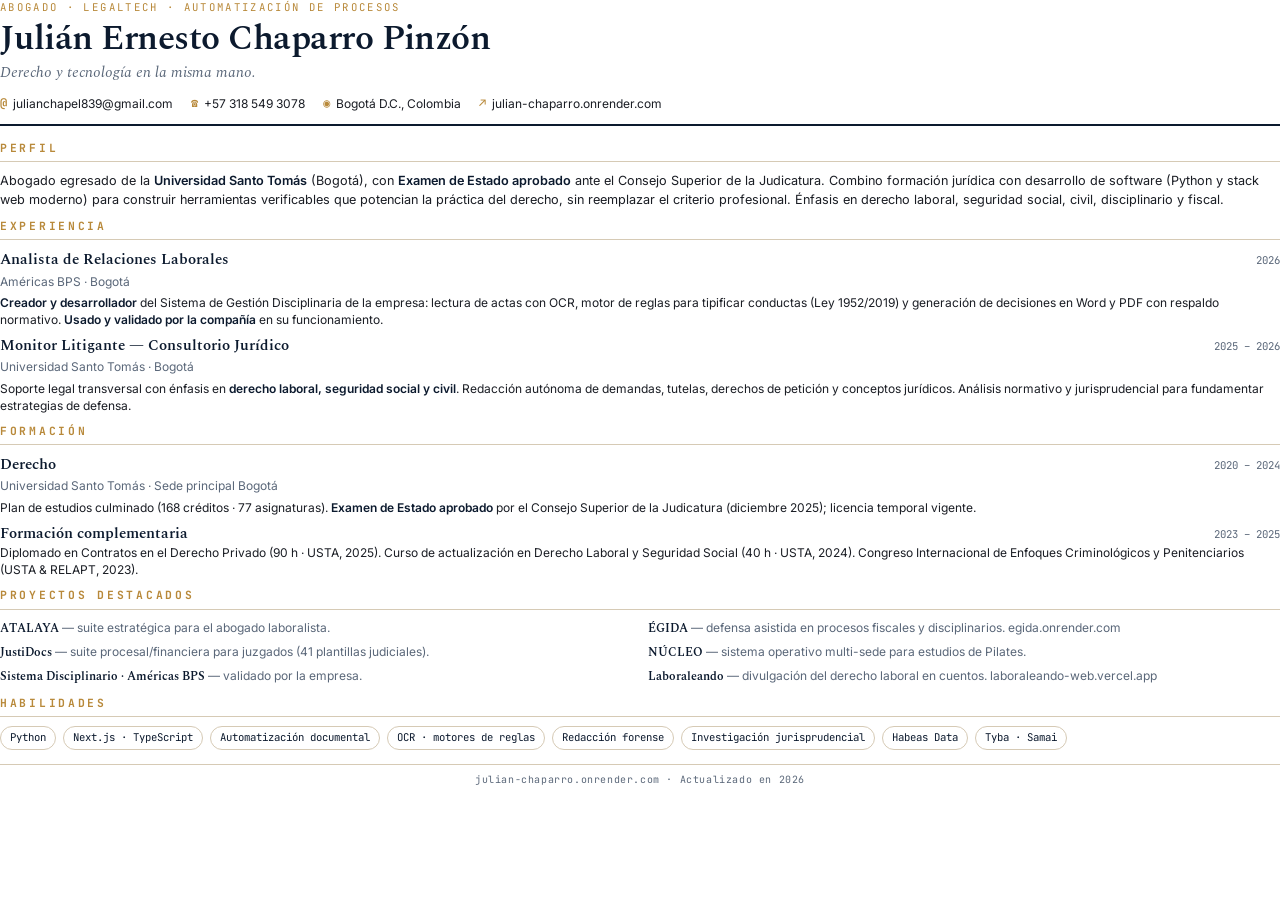
==== cv.html @ 52dda775 "Añade botón "Descargar CV" + CV PDF profesional de una página CV brand-consistent generado desde cv." ====
<!DOCTYPE html>
<html lang="es-CO">
<head>
  <meta charset="UTF-8" />
  <title>CV — Julián Ernesto Chaparro Pinzón</title>
  <link rel="preconnect" href="https://fonts.googleapis.com" />
  <link rel="preconnect" href="https://fonts.gstatic.com" crossorigin />
  <link href="https://fonts.googleapis.com/css2?family=Spectral:wght@400;500;600;700&family=Inter:wght@300;400;500;600;700&family=JetBrains+Mono:wght@400;500&display=swap" rel="stylesheet" />
  <style>
    :root {
      --navy: #0c1a2e;
      --navy-2: #1a2942;
      --gold: #b8893a;
      --gold-2: #c9a24b;
      --cream: #f7f3ec;
      --ink: #1a1d24;
      --muted: #5a6779;
      --rule: #d6cab5;
    }
    @page { size: Letter; margin: 0.4in 0.55in; }
    * { box-sizing: border-box; margin: 0; padding: 0; }
    html, body {
      background: #fff;
      color: var(--ink);
      font-family: "Inter", -apple-system, "Segoe UI", sans-serif;
      font-size: 10pt;
      line-height: 1.45;
      -webkit-print-color-adjust: exact;
      print-color-adjust: exact;
    }
    .cv { padding: 0; }

    /* Header */
    .head { border-bottom: 2px solid var(--navy); padding-bottom: 11px; margin-bottom: 14px; }
    .eyebrow {
      font-family: "JetBrains Mono", monospace;
      font-size: 8pt;
      letter-spacing: 0.22em;
      text-transform: uppercase;
      color: var(--gold);
    }
    .name {
      font-family: "Spectral", Georgia, serif;
      font-size: 26pt;
      font-weight: 600;
      color: var(--navy);
      letter-spacing: -0.015em;
      line-height: 1.05;
      margin: 6px 0 4px;
    }
    .tagline {
      font-family: "Spectral", Georgia, serif;
      font-style: italic;
      font-size: 11pt;
      color: var(--muted);
    }
    .contact {
      display: flex;
      flex-wrap: wrap;
      gap: 8px 18px;
      margin-top: 12px;
      font-size: 9pt;
      color: var(--ink);
    }
    .contact span { display: inline-flex; align-items: center; gap: 6px; }
    .contact .mark { color: var(--gold); font-weight: 700; font-family: "JetBrains Mono", monospace; }

    /* Sections */
    .section { margin-bottom: 9px; }
    .section__title {
      font-family: "JetBrains Mono", monospace;
      font-size: 8.5pt;
      letter-spacing: 0.24em;
      text-transform: uppercase;
      color: var(--gold);
      margin-bottom: 9px;
      padding-bottom: 5px;
      border-bottom: 1px solid var(--rule);
    }

    .profile { font-size: 9.5pt; line-height: 1.5; }
    .profile strong { color: var(--navy); font-weight: 600; }

    /* Entries */
    .entry { margin-bottom: 7px; }
    .entry__head {
      display: flex;
      justify-content: space-between;
      align-items: baseline;
      gap: 12px;
    }
    .entry__role {
      font-family: "Spectral", Georgia, serif;
      font-size: 11pt;
      font-weight: 600;
      color: var(--navy);
    }
    .entry__date {
      font-family: "JetBrains Mono", monospace;
      font-size: 8pt;
      color: var(--muted);
      white-space: nowrap;
    }
    .entry__org {
      font-size: 9pt;
      color: var(--muted);
      margin: 2px 0 4px;
    }
    .entry__desc { font-size: 9pt; line-height: 1.42; }
    .entry__desc strong { color: var(--navy); font-weight: 600; }

    /* Projects grid */
    .projects {
      display: grid;
      grid-template-columns: 1fr 1fr;
      gap: 6px 16px;
    }
    .proj { font-size: 9pt; line-height: 1.45; }
    .proj__name {
      font-family: "Spectral", Georgia, serif;
      font-weight: 600;
      color: var(--navy);
    }
    .proj__desc { color: var(--muted); }

    /* Skills */
    .skills { display: flex; flex-wrap: wrap; gap: 5px 7px; }
    .skill {
      font-family: "JetBrains Mono", monospace;
      font-size: 8pt;
      color: var(--navy);
      border: 1px solid var(--rule);
      padding: 3px 9px;
      border-radius: 999px;
    }

    /* Footer */
    .foot {
      margin-top: 14px;
      padding-top: 8px;
      border-top: 1px solid var(--rule);
      font-size: 7.5pt;
      color: var(--muted);
      font-family: "JetBrains Mono", monospace;
      letter-spacing: 0.06em;
      text-align: center;
    }
  </style>
</head>
<body>
  <div class="cv">
    <header class="head">
      <p class="eyebrow">Abogado · Legaltech · Automatización de procesos</p>
      <h1 class="name">Julián Ernesto Chaparro Pinzón</h1>
      <p class="tagline">Derecho y tecnología en la misma mano.</p>
      <div class="contact">
        <span><span class="mark">@</span> julianchapel839@gmail.com</span>
        <span><span class="mark">☎</span> +57 318 549 3078</span>
        <span><span class="mark">◉</span> Bogotá D.C., Colombia</span>
        <span><span class="mark">↗</span> julian-chaparro.onrender.com</span>
      </div>
    </header>

    <section class="section">
      <h2 class="section__title">Perfil</h2>
      <p class="profile">
        Abogado egresado de la <strong>Universidad Santo Tomás</strong> (Bogotá), con <strong>Examen de Estado aprobado</strong> ante el Consejo Superior de la Judicatura. Combino formación jurídica con desarrollo de software (Python y stack web moderno) para construir herramientas verificables que potencian la práctica del derecho, sin reemplazar el criterio profesional. Énfasis en derecho laboral, seguridad social, civil, disciplinario y fiscal.
      </p>
    </section>

    <section class="section">
      <h2 class="section__title">Experiencia</h2>

      <div class="entry">
        <div class="entry__head">
          <span class="entry__role">Analista de Relaciones Laborales</span>
          <span class="entry__date">2026</span>
        </div>
        <p class="entry__org">Américas BPS · Bogotá</p>
        <p class="entry__desc">
          <strong>Creador y desarrollador</strong> del Sistema de Gestión Disciplinaria de la empresa: lectura de actas con OCR, motor de reglas para tipificar conductas (Ley 1952/2019) y generación de decisiones en Word y PDF con respaldo normativo. <strong>Usado y validado por la compañía</strong> en su funcionamiento.
        </p>
      </div>

      <div class="entry">
        <div class="entry__head">
          <span class="entry__role">Monitor Litigante — Consultorio Jurídico</span>
          <span class="entry__date">2025 – 2026</span>
        </div>
        <p class="entry__org">Universidad Santo Tomás · Bogotá</p>
        <p class="entry__desc">
          Soporte legal transversal con énfasis en <strong>derecho laboral, seguridad social y civil</strong>. Redacción autónoma de demandas, tutelas, derechos de petición y conceptos jurídicos. Análisis normativo y jurisprudencial para fundamentar estrategias de defensa.
        </p>
      </div>
    </section>

    <section class="section">
      <h2 class="section__title">Formación</h2>

      <div class="entry">
        <div class="entry__head">
          <span class="entry__role">Derecho</span>
          <span class="entry__date">2020 – 2024</span>
        </div>
        <p class="entry__org">Universidad Santo Tomás · Sede principal Bogotá</p>
        <p class="entry__desc">
          Plan de estudios culminado (168 créditos · 77 asignaturas). <strong>Examen de Estado aprobado</strong> por el Consejo Superior de la Judicatura (diciembre 2025); licencia temporal vigente.
        </p>
      </div>

      <div class="entry">
        <div class="entry__head">
          <span class="entry__role">Formación complementaria</span>
          <span class="entry__date">2023 – 2025</span>
        </div>
        <p class="entry__desc">
          Diplomado en Contratos en el Derecho Privado (90 h · USTA, 2025). Curso de actualización en Derecho Laboral y Seguridad Social (40 h · USTA, 2024). Congreso Internacional de Enfoques Criminológicos y Penitenciarios (USTA &amp; RELAPT, 2023).
        </p>
      </div>
    </section>

    <section class="section">
      <h2 class="section__title">Proyectos destacados</h2>
      <div class="projects">
        <p class="proj"><span class="proj__name">ATALAYA</span> <span class="proj__desc">— suite estratégica para el abogado laboralista.</span></p>
        <p class="proj"><span class="proj__name">ÉGIDA</span> <span class="proj__desc">— defensa asistida en procesos fiscales y disciplinarios. egida.onrender.com</span></p>
        <p class="proj"><span class="proj__name">JustiDocs</span> <span class="proj__desc">— suite procesal/financiera para juzgados (41 plantillas judiciales).</span></p>
        <p class="proj"><span class="proj__name">NÚCLEO</span> <span class="proj__desc">— sistema operativo multi-sede para estudios de Pilates.</span></p>
        <p class="proj"><span class="proj__name">Sistema Disciplinario · Américas BPS</span> <span class="proj__desc">— validado por la empresa.</span></p>
        <p class="proj"><span class="proj__name">Laboraleando</span> <span class="proj__desc">— divulgación del derecho laboral en cuentos. laboraleando-web.vercel.app</span></p>
      </div>
    </section>

    <section class="section">
      <h2 class="section__title">Habilidades</h2>
      <div class="skills">
        <span class="skill">Python</span>
        <span class="skill">Next.js · TypeScript</span>
        <span class="skill">Automatización documental</span>
        <span class="skill">OCR · motores de reglas</span>
        <span class="skill">Redacción forense</span>
        <span class="skill">Investigación jurisprudencial</span>
        <span class="skill">Habeas Data</span>
        <span class="skill">Tyba · Samai</span>
      </div>
    </section>

    <footer class="foot">
      julian-chaparro.onrender.com  ·  Actualizado en 2026
    </footer>
  </div>
</body>
</html>
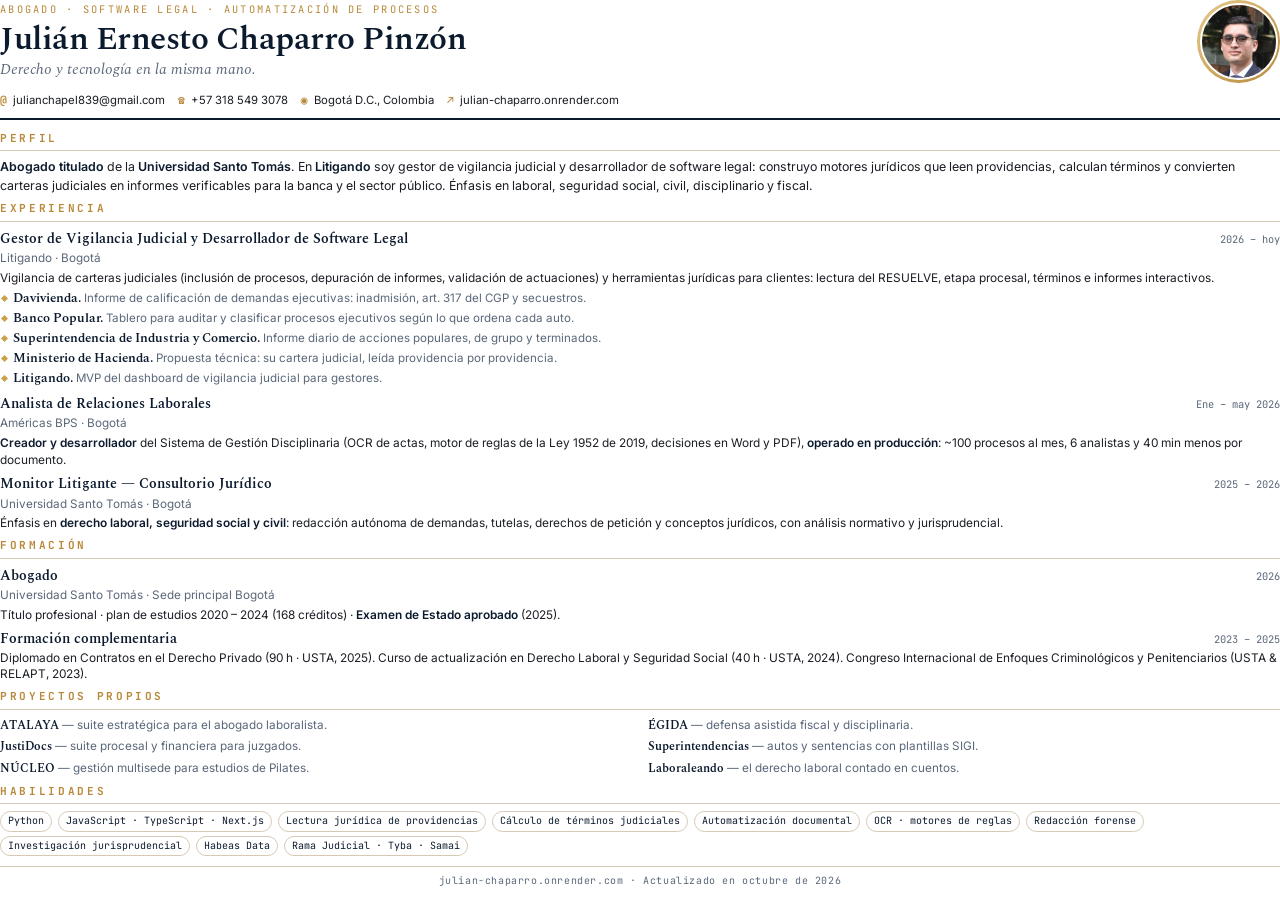
==== commit d1c36c46: "Rediseña el sitio: retrato, abogado titulado, Litigando y desarrollos para clientes - Portada con re" ====
--- a/cv.html
+++ b/cv.html
@@ -5,7 +5,7 @@
   <title>CV — Julián Ernesto Chaparro Pinzón</title>
   <link rel="preconnect" href="https://fonts.googleapis.com" />
   <link rel="preconnect" href="https://fonts.gstatic.com" crossorigin />
-  <link href="https://fonts.googleapis.com/css2?family=Spectral:wght@400;500;600;700&family=Inter:wght@300;400;500;600;700&family=JetBrains+Mono:wght@400;500&display=swap" rel="stylesheet" />
+  <link href="https://fonts.googleapis.com/css2?family=Spectral:ital,wght@0,400;0,500;0,600;0,700;1,400&family=Inter:wght@300;400;500;600;700&family=JetBrains+Mono:wght@400;500&display=swap" rel="stylesheet" />
   <style>
     :root {
       --navy: #0c1a2e;
@@ -17,36 +17,44 @@
       --muted: #5a6779;
       --rule: #d6cab5;
     }
-    @page { size: Letter; margin: 0.4in 0.55in; }
+    @page { size: Letter; margin: 0.38in 0.55in; }
     * { box-sizing: border-box; margin: 0; padding: 0; }
     html, body {
       background: #fff;
       color: var(--ink);
       font-family: "Inter", -apple-system, "Segoe UI", sans-serif;
-      font-size: 10pt;
-      line-height: 1.45;
+      font-size: 9.6pt;
+      line-height: 1.42;
       -webkit-print-color-adjust: exact;
       print-color-adjust: exact;
     }
     .cv { padding: 0; }
 
     /* Header */
-    .head { border-bottom: 2px solid var(--navy); padding-bottom: 11px; margin-bottom: 14px; }
+    .head {
+      display: grid;
+      grid-template-columns: 1fr auto;
+      column-gap: 18px;
+      align-items: center;
+      border-bottom: 2px solid var(--navy);
+      padding-bottom: 10px;
+      margin-bottom: 11px;
+    }
     .eyebrow {
       font-family: "JetBrains Mono", monospace;
-      font-size: 8pt;
+      font-size: 7.8pt;
       letter-spacing: 0.22em;
       text-transform: uppercase;
       color: var(--gold);
     }
     .name {
       font-family: "Spectral", Georgia, serif;
-      font-size: 26pt;
+      font-size: 25pt;
       font-weight: 600;
       color: var(--navy);
       letter-spacing: -0.015em;
       line-height: 1.05;
-      margin: 6px 0 4px;
+      margin: 5px 0 3px;
     }
     .tagline {
       font-family: "Spectral", Georgia, serif;
@@ -55,34 +63,43 @@
       color: var(--muted);
     }
     .contact {
+      grid-column: 1 / -1;
       display: flex;
       flex-wrap: wrap;
-      gap: 8px 18px;
-      margin-top: 12px;
-      font-size: 9pt;
+      gap: 6px 13px;
+      margin-top: 9px;
+      font-size: 8.5pt;
       color: var(--ink);
     }
     .contact span { display: inline-flex; align-items: center; gap: 6px; }
     .contact .mark { color: var(--gold); font-weight: 700; font-family: "JetBrains Mono", monospace; }
+    .photo {
+      width: 0.86in;
+      height: 0.86in;
+      border-radius: 50%;
+      padding: 2.5px;
+      background: linear-gradient(135deg, #e6cb8e, var(--gold));
+    }
+    .photo img { width: 100%; height: 100%; border-radius: 50%; object-fit: cover; border: 2px solid #fff; display: block; }
 
     /* Sections */
-    .section { margin-bottom: 9px; }
+    .section { margin-bottom: 6px; }
     .section__title {
       font-family: "JetBrains Mono", monospace;
-      font-size: 8.5pt;
+      font-size: 8.3pt;
       letter-spacing: 0.24em;
       text-transform: uppercase;
       color: var(--gold);
-      margin-bottom: 9px;
-      padding-bottom: 5px;
+      margin-bottom: 7px;
+      padding-bottom: 4px;
       border-bottom: 1px solid var(--rule);
     }
 
-    .profile { font-size: 9.5pt; line-height: 1.5; }
+    .profile { font-size: 9.3pt; line-height: 1.48; }
     .profile strong { color: var(--navy); font-weight: 600; }
 
     /* Entries */
-    .entry { margin-bottom: 7px; }
+    .entry { margin-bottom: 6px; }
     .entry__head {
       display: flex;
       justify-content: space-between;
@@ -91,31 +108,51 @@
     }
     .entry__role {
       font-family: "Spectral", Georgia, serif;
-      font-size: 11pt;
+      font-size: 10.8pt;
       font-weight: 600;
       color: var(--navy);
     }
     .entry__date {
       font-family: "JetBrains Mono", monospace;
-      font-size: 8pt;
+      font-size: 7.8pt;
       color: var(--muted);
       white-space: nowrap;
     }
     .entry__org {
-      font-size: 9pt;
-      color: var(--muted);
-      margin: 2px 0 4px;
-    }
-    .entry__desc { font-size: 9pt; line-height: 1.42; }
+      font-size: 8.8pt;
+      color: var(--muted);
+      margin: 1px 0 3px;
+    }
+    .entry__desc { font-size: 8.9pt; line-height: 1.4; }
     .entry__desc strong { color: var(--navy); font-weight: 600; }
+
+    /* Desarrollos para clientes (Litigando) */
+    .clients { display: grid; gap: 2px; margin-top: 4px; }
+    .clients li {
+      list-style: none;
+      position: relative;
+      padding-left: 13px;
+      font-size: 8.7pt;
+      line-height: 1.4;
+      color: var(--muted);
+    }
+    .clients li::before {
+      content: "";
+      position: absolute;
+      left: 2px; top: 0.52em;
+      width: 5px; height: 5px;
+      transform: rotate(45deg);
+      background: var(--gold-2);
+    }
+    .clients strong { font-family: "Spectral", Georgia, serif; font-size: 9.6pt; font-weight: 600; color: var(--navy); }
 
     /* Projects grid */
     .projects {
       display: grid;
       grid-template-columns: 1fr 1fr;
-      gap: 6px 16px;
-    }
-    .proj { font-size: 9pt; line-height: 1.45; }
+      gap: 4px 16px;
+    }
+    .proj { font-size: 8.8pt; line-height: 1.42; }
     .proj__name {
       font-family: "Spectral", Georgia, serif;
       font-weight: 600;
@@ -124,20 +161,20 @@
     .proj__desc { color: var(--muted); }
 
     /* Skills */
-    .skills { display: flex; flex-wrap: wrap; gap: 5px 7px; }
+    .skills { display: flex; flex-wrap: wrap; gap: 4px 6px; }
     .skill {
       font-family: "JetBrains Mono", monospace;
-      font-size: 8pt;
+      font-size: 7.5pt;
       color: var(--navy);
       border: 1px solid var(--rule);
-      padding: 3px 9px;
+      padding: 2px 7px;
       border-radius: 999px;
     }
 
     /* Footer */
     .foot {
-      margin-top: 14px;
-      padding-top: 8px;
+      margin-top: 10px;
+      padding-top: 7px;
       border-top: 1px solid var(--rule);
       font-size: 7.5pt;
       color: var(--muted);
@@ -150,9 +187,12 @@
 <body>
   <div class="cv">
     <header class="head">
-      <p class="eyebrow">Abogado · Legaltech · Automatización de procesos</p>
-      <h1 class="name">Julián Ernesto Chaparro Pinzón</h1>
-      <p class="tagline">Derecho y tecnología en la misma mano.</p>
+      <div>
+        <p class="eyebrow">Abogado · Software legal · Automatización de procesos</p>
+        <h1 class="name">Julián Ernesto Chaparro Pinzón</h1>
+        <p class="tagline">Derecho y tecnología en la misma mano.</p>
+      </div>
+      <div class="photo"><img src="assets/img/julian-chaparro-avatar-480.jpg" alt="Julián Chaparro" /></div>
       <div class="contact">
         <span><span class="mark">@</span> julianchapel839@gmail.com</span>
         <span><span class="mark">☎</span> +57 318 549 3078</span>
@@ -164,7 +204,7 @@
     <section class="section">
       <h2 class="section__title">Perfil</h2>
       <p class="profile">
-        Abogado egresado de la <strong>Universidad Santo Tomás</strong> (Bogotá), con <strong>Examen de Estado aprobado</strong> ante el Consejo Superior de la Judicatura. Combino formación jurídica con desarrollo de software (Python y stack web moderno) para construir herramientas verificables que potencian la práctica del derecho, sin reemplazar el criterio profesional. Énfasis en derecho laboral, seguridad social, civil, disciplinario y fiscal.
+        <strong>Abogado titulado</strong> de la <strong>Universidad Santo Tomás</strong>. En <strong>Litigando</strong> soy gestor de vigilancia judicial y desarrollador de software legal: construyo motores jurídicos que leen providencias, calculan términos y convierten carteras judiciales en informes verificables para la banca y el sector público. Énfasis en laboral, seguridad social, civil, disciplinario y fiscal.
       </p>
     </section>
 
@@ -173,12 +213,30 @@
 
       <div class="entry">
         <div class="entry__head">
+          <span class="entry__role">Gestor de Vigilancia Judicial y Desarrollador de Software Legal</span>
+          <span class="entry__date">2026 – hoy</span>
+        </div>
+        <p class="entry__org">Litigando · Bogotá</p>
+        <p class="entry__desc">
+          Vigilancia de carteras judiciales (inclusión de procesos, depuración de informes, validación de actuaciones) y herramientas jurídicas para clientes: lectura del RESUELVE, etapa procesal, términos e informes interactivos.
+        </p>
+        <ul class="clients">
+          <li><strong>Davivienda.</strong> Informe de calificación de demandas ejecutivas: inadmisión, art. 317 del CGP y secuestros.</li>
+          <li><strong>Banco Popular.</strong> Tablero para auditar y clasificar procesos ejecutivos según lo que ordena cada auto.</li>
+          <li><strong>Superintendencia de Industria y Comercio.</strong> Informe diario de acciones populares, de grupo y terminados.</li>
+          <li><strong>Ministerio de Hacienda.</strong> Propuesta técnica: su cartera judicial, leída providencia por providencia.</li>
+          <li><strong>Litigando.</strong> MVP del dashboard de vigilancia judicial para gestores.</li>
+        </ul>
+      </div>
+
+      <div class="entry">
+        <div class="entry__head">
           <span class="entry__role">Analista de Relaciones Laborales</span>
-          <span class="entry__date">2026</span>
+          <span class="entry__date">Ene – may 2026</span>
         </div>
         <p class="entry__org">Américas BPS · Bogotá</p>
         <p class="entry__desc">
-          <strong>Creador y desarrollador</strong> del Sistema de Gestión Disciplinaria de la empresa: lectura de actas con OCR, motor de reglas para tipificar conductas (Ley 1952/2019) y generación de decisiones en Word y PDF con respaldo normativo. <strong>Usado y validado por la compañía</strong> en su funcionamiento.
+          <strong>Creador y desarrollador</strong> del Sistema de Gestión Disciplinaria (OCR de actas, motor de reglas de la Ley 1952 de 2019, decisiones en Word y PDF), <strong>operado en producción</strong>: ~100 procesos al mes, 6 analistas y 40 min menos por documento.
         </p>
       </div>
 
@@ -189,7 +247,7 @@
         </div>
         <p class="entry__org">Universidad Santo Tomás · Bogotá</p>
         <p class="entry__desc">
-          Soporte legal transversal con énfasis en <strong>derecho laboral, seguridad social y civil</strong>. Redacción autónoma de demandas, tutelas, derechos de petición y conceptos jurídicos. Análisis normativo y jurisprudencial para fundamentar estrategias de defensa.
+          Énfasis en <strong>derecho laboral, seguridad social y civil</strong>: redacción autónoma de demandas, tutelas, derechos de petición y conceptos jurídicos, con análisis normativo y jurisprudencial.
         </p>
       </div>
     </section>
@@ -199,12 +257,12 @@
 
       <div class="entry">
         <div class="entry__head">
-          <span class="entry__role">Derecho</span>
-          <span class="entry__date">2020 – 2024</span>
+          <span class="entry__role">Abogado</span>
+          <span class="entry__date">2026</span>
         </div>
         <p class="entry__org">Universidad Santo Tomás · Sede principal Bogotá</p>
         <p class="entry__desc">
-          Plan de estudios culminado (168 créditos · 77 asignaturas). <strong>Examen de Estado aprobado</strong> por el Consejo Superior de la Judicatura (diciembre 2025); licencia temporal vigente.
+          Título profesional · plan de estudios 2020 – 2024 (168 créditos) · <strong>Examen de Estado aprobado</strong> (2025).
         </p>
       </div>
 
@@ -220,14 +278,14 @@
     </section>
 
     <section class="section">
-      <h2 class="section__title">Proyectos destacados</h2>
+      <h2 class="section__title">Proyectos propios</h2>
       <div class="projects">
         <p class="proj"><span class="proj__name">ATALAYA</span> <span class="proj__desc">— suite estratégica para el abogado laboralista.</span></p>
-        <p class="proj"><span class="proj__name">ÉGIDA</span> <span class="proj__desc">— defensa asistida en procesos fiscales y disciplinarios. egida.onrender.com</span></p>
-        <p class="proj"><span class="proj__name">JustiDocs</span> <span class="proj__desc">— suite procesal/financiera para juzgados (41 plantillas judiciales).</span></p>
-        <p class="proj"><span class="proj__name">NÚCLEO</span> <span class="proj__desc">— sistema operativo multi-sede para estudios de Pilates.</span></p>
-        <p class="proj"><span class="proj__name">Sistema Disciplinario · Américas BPS</span> <span class="proj__desc">— validado por la empresa.</span></p>
-        <p class="proj"><span class="proj__name">Laboraleando</span> <span class="proj__desc">— divulgación del derecho laboral en cuentos. laboraleando-web.vercel.app</span></p>
+        <p class="proj"><span class="proj__name">ÉGIDA</span> <span class="proj__desc">— defensa asistida fiscal y disciplinaria.</span></p>
+        <p class="proj"><span class="proj__name">JustiDocs</span> <span class="proj__desc">— suite procesal y financiera para juzgados.</span></p>
+        <p class="proj"><span class="proj__name">Superintendencias</span> <span class="proj__desc">— autos y sentencias con plantillas SIGI.</span></p>
+        <p class="proj"><span class="proj__name">NÚCLEO</span> <span class="proj__desc">— gestión multisede para estudios de Pilates.</span></p>
+        <p class="proj"><span class="proj__name">Laboraleando</span> <span class="proj__desc">— el derecho laboral contado en cuentos.</span></p>
       </div>
     </section>
 
@@ -235,18 +293,20 @@
       <h2 class="section__title">Habilidades</h2>
       <div class="skills">
         <span class="skill">Python</span>
-        <span class="skill">Next.js · TypeScript</span>
+        <span class="skill">JavaScript · TypeScript · Next.js</span>
+        <span class="skill">Lectura jurídica de providencias</span>
+        <span class="skill">Cálculo de términos judiciales</span>
         <span class="skill">Automatización documental</span>
         <span class="skill">OCR · motores de reglas</span>
         <span class="skill">Redacción forense</span>
         <span class="skill">Investigación jurisprudencial</span>
         <span class="skill">Habeas Data</span>
-        <span class="skill">Tyba · Samai</span>
+        <span class="skill">Rama Judicial · Tyba · Samai</span>
       </div>
     </section>
 
     <footer class="foot">
-      julian-chaparro.onrender.com  ·  Actualizado en 2026
+      julian-chaparro.onrender.com  ·  Actualizado en octubre de 2026
     </footer>
   </div>
 </body>
